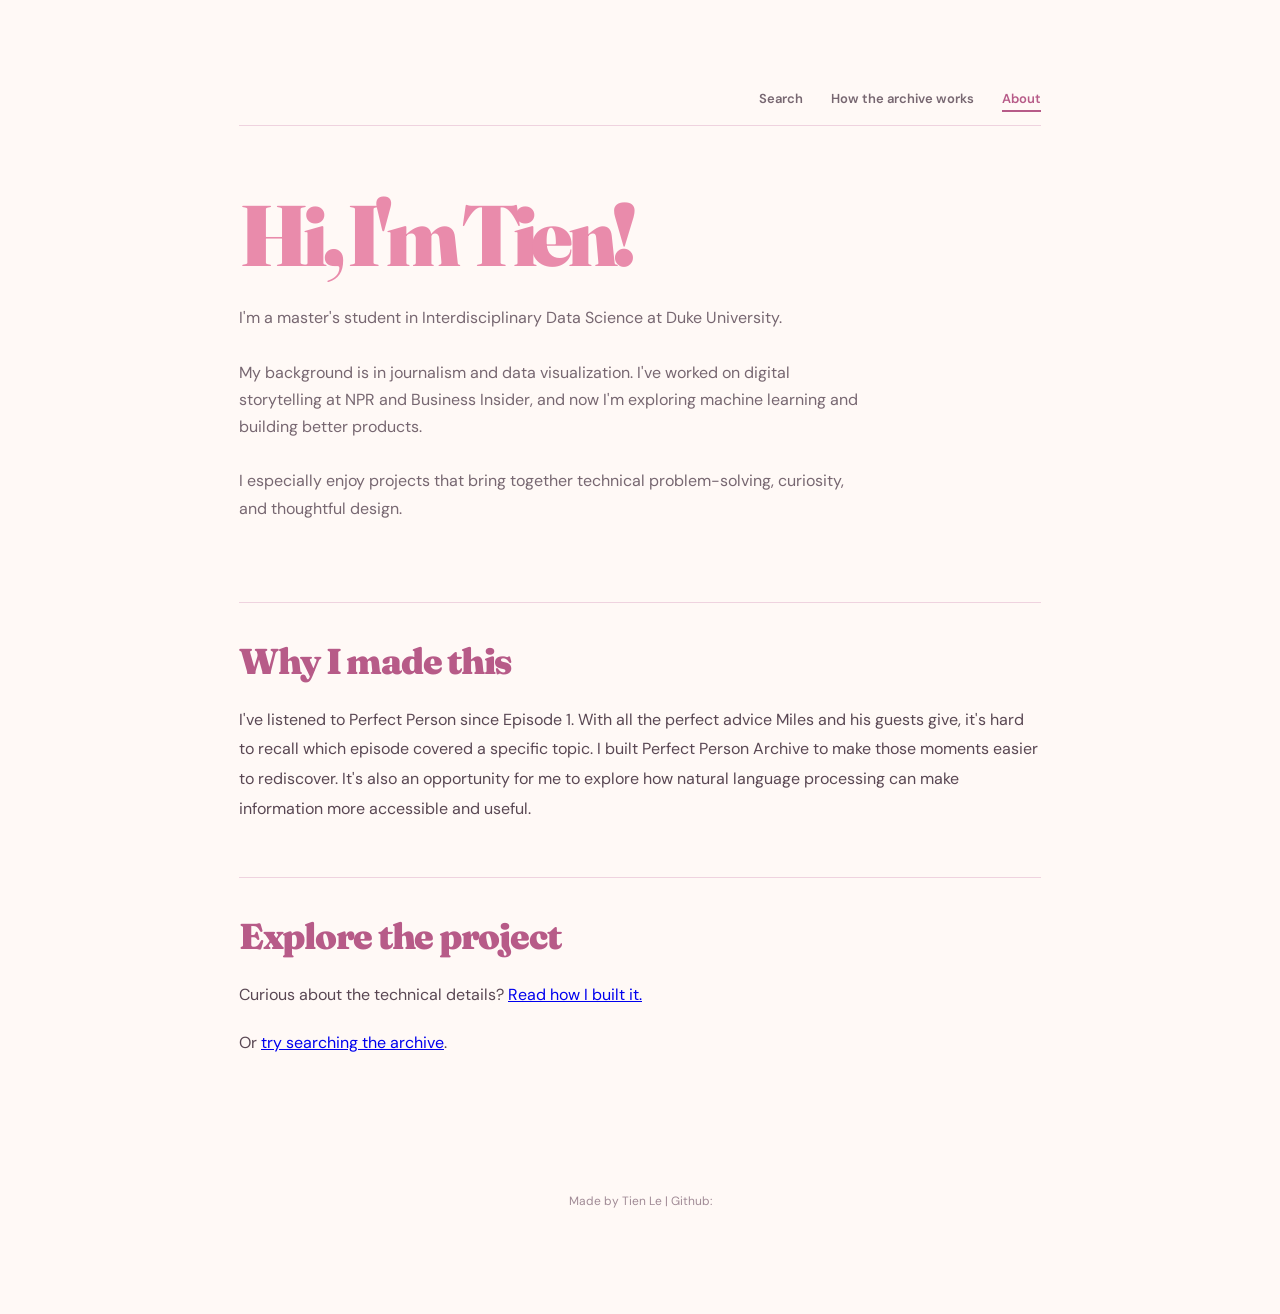
==== frontend/about.html @ e6ea66d5 "prep for deployment" ====
<!DOCTYPE html>
<html lang="en">
<head>
  <meta charset="UTF-8">
  <meta name="viewport" content="width=device-width, initial-scale=1.0">

  <title>About | Perfect Person Archive</title>
  <meta name="viewport" content="width=device-width, initial-scale=1.0">

  <link rel="preconnect" href="https://fonts.googleapis.com">
  <link rel="preconnect" href="https://fonts.gstatic.com" crossorigin>
  <link
    href="https://fonts.googleapis.com/css2?family=DM+Sans:wght@400;500;600;700&family=Fraunces:opsz,wght@9..144,900&display=swap"
    rel="stylesheet"
  >
  <link rel="stylesheet" href="style.css">
</head>

<body>
  <main class="container">
    <!-- Site navigation -->
    <nav class="site-nav" aria-label="Main navigation">
      <a class="site-logo" href="index.html">
      </a>
      <div class="nav-links">
        <a href="index.html">Search</a>
        <a href="how-it-works.html"> How the archive works</a>
        <a href="about.html"  aria-current="page">About</a>
      </div>
    </nav>

    <header class="explainer-header">
      <h1>Hi, I'm Tien!</h1>
      <p>
        I'm a master's student in Interdisciplinary Data Science at Duke University. 
        <br> <br>
        My background is in journalism and data visualization. I've worked on digital storytelling at NPR and Business Insider, and now I'm exploring machine learning and building better products.
        <br> <br>
        I especially enjoy projects that bring together technical problem-solving, curiosity, and thoughtful design.
      </p>
    </header>

    <section class="explainer-section">
      <h2>Why I made this</h2>
      <p>
        I've listened to Perfect Person since Episode 1. With all the perfect advice Miles and his guests give, it's hard to recall which episode covered a specific topic.  I built Perfect Person Archive to make those moments easier to rediscover. It's also an opportunity for me to explore how natural language processing can make information more accessible and useful.
      </p>
    </section>

    <section class="explainer-section">
      <h2>Explore the project</h2>
      <p>
        Curious about the technical details?
        <a href="how-it-works.html">Read how I built it.</a>
      </p>
      <p>
        Or <a href="index.html">try searching the archive</a>.
      </p>
    </section>

    <footer>
      <p> Made by Tien Le | Github:
      </p>
    </footer>
  </main>
</body>
</html>
---- frontend/style.css ----
/* ==================================
   PERFECT PERSON ARCHIVE
   ================================== */

:root {
  --pink: #e98bab;
  --pink-dark: #b75b88;
  --dark: #352630;
  --cream: #fff9f6;
  --muted: #776771;
  --border: #efd3df;
}

* {
  box-sizing: border-box;
}

body {
  margin: 0;
  background: var(--cream);
  color: var(--dark);
  font-family: "DM Sans", Arial, sans-serif;
  -webkit-font-smoothing: antialiased;
}

/* ==================================
   MAIN LAYOUT
   ================================== */

.container {
  max-width: 850px;
  margin: 0 auto;
  padding: 90px 24px;
}

/* ==================================
   HEADER & TYPOGRAPHY
   ================================== */

header {
  text-align: center;
}

.eyebrow {
  color: #ae6581;
  font-size: 11px;
  font-weight: 700;
  letter-spacing: 0.18em;
  text-transform: uppercase;
}

/* Retro-inspired podcast title */
h1 {
  font-family: "Fraunces", Georgia, serif;
  font-size: clamp(64px, 10vw, 112px);
  font-weight: 900;
  letter-spacing: -0.065em;
  line-height: 0.92;
  margin: 24px 0 12px;
  color: var(--pink);
}

h1 span {
  color: var(--pink);
}

/* Small subtitle beneath the main title */
.archive-subtitle {
  font-family: "DM Sans", sans-serif;
  font-size: 13px;
  font-weight: 700;
  letter-spacing: 0.35em;
  text-transform: uppercase;
  color: var(--dark);
  margin: 18px 0 24px;
}

header p {
  max-width: 570px;
  margin: 0 auto;
  line-height: 1.7;
  color: var(--muted);
  font-size: 16px;
}

/* ==================================
   SEARCH BAR
   ================================== */

form {
  display: flex;
  gap: 10px;
  margin-top: 40px;
}

input {
  flex: 1;
  min-width: 0;
  padding: 18px;
  border: 1px solid #e9cbd5;
  border-radius: 12px;
  font-family: inherit;
  font-size: 16px;
  background: white;
  color: var(--dark);
}

input::placeholder {
  color: #a995a0;
}

input:focus {
  outline: 2px solid var(--pink);
  outline-offset: 2px;
}

button {
  background: var(--pink);
  color: var(--dark);
  border: 0;
  border-radius: 12px;
  padding: 16px 24px;
  font-family: inherit;
  font-size: 15px;
  font-weight: 700;
  cursor: pointer;
  transition: background 0.2s ease;
}

button:hover {
  background: #df7298;
}

/* ==================================
   SEARCH RESULTS
   ================================== */

#results {
  margin-top: 40px;
}

/* Result cards */

.result-card {
  background: #fffafc;
  border: 1px solid var(--border);
  border-radius: 18px;
  padding: 24px;
  margin-bottom: 16px;
  transition: border-color 0.2s ease;
}

.result-card:hover {
  border-color: #dda8c0;
}

.result-top,
.result-footer {
  display: flex;
  align-items: center;
  justify-content: space-between;
  gap: 12px;
}

.episode-label {
  font-size: 10px;
  font-weight: 700;
  letter-spacing: 0.1em;
  color: var(--pink-dark);
}

.timestamp-badge {
  background: #f8e5ee;
  color: #a64d7a;
  border-radius: 999px;
  padding: 5px 10px;
  font-size: 12px;
  font-weight: 600;
  white-space: nowrap;
}

/* Keep result titles readable */
.result-title {
  font-family: "DM Sans", sans-serif;
  font-size: 18px;
  font-weight: 700;
  letter-spacing: -0.02em;
  line-height: 1.4;
  margin: 14px 0;
}

.result-title a {
  color: var(--dark);
  text-decoration: none;
}

.result-title a:hover {
  color: var(--pink-dark);
  text-decoration: underline;
  text-underline-offset: 3px;
}

.result-preview {
  color: #594753;
  font-size: 14px;
  line-height: 1.75;
  margin: 18px 0;
}

/* Card footer */

.result-footer {
  border-top: 1px solid #f0dce5;
  padding-top: 14px;
  flex-wrap: wrap;
}

.similarity-info {
  display: flex;
  align-items: center;
  gap: 6px;
  color: #9d6480;
  font-size: 12px;
}

.similarity-tooltip {
  position: relative;
  cursor: help;
}

.similarity-tooltip:focus-visible {
  outline: 2px solid var(--pink);
  outline-offset: 3px;
  border-radius: 3px;
}

.tooltip-text {
  display: none;
  position: absolute;
  bottom: 24px;
  left: 0;
  width: 220px;
  background: #4c3442;
  color: white;
  padding: 12px;
  border-radius: 9px;
  font-size: 12px;
  line-height: 1.5;
  z-index: 10;
  box-shadow: 0 4px 12px #0002;
}

.similarity-tooltip:hover .tooltip-text,
.similarity-tooltip:focus .tooltip-text {
  display: block;
}

.listen-link {
  color: var(--pink-dark);
  font-size: 13px;
  font-weight: 700;
  text-decoration: none;
}

.listen-link:hover {
  text-decoration: underline;
  text-underline-offset: 3px;
}

/* ==================================
   ARCHIVE PROGRESS INDICATOR
   ================================== */

.archive-progress {
  background: #fff5f9;
  border: 1px solid #f2d6e3;
  border-radius: 18px;
  padding: 22px;
  margin: 28px 0;
}

.progress-heading,
.progress-numbers {
  display: flex;
  align-items: center;
  justify-content: space-between;
  gap: 12px;
}

.progress-heading {
  color: #743b59;
  font-size: 14px;
  font-weight: 600;
}

.progress-status {
  color: #a14f79;
  font-size: 10px;
  font-weight: 700;
  letter-spacing: 0.1em;
}

.progress-numbers {
  margin-top: 18px;
  margin-bottom: 12px;
  color: #4c2d3c;
}

.progress-numbers p {
  margin: 0;
}

.progress-numbers strong {
  font-size: 26px;
  font-weight: 700;
}

#progress-percentage {
  color: #b44f81;
  font-weight: 700;
}

.progress-track {
  height: 10px;
  background: #f2d9e5;
  border-radius: 999px;
  overflow: hidden;
}

.progress-fill {
  width: 0%;
  height: 100%;
  background: #d46b9d;
  border-radius: 999px;
  transition: width 0.6s ease;
}

.progress-description {
  color: #866a79;
  font-size: 12px;
  line-height: 1.6;
  margin: 14px 0 0;
}

/* ==================================
   FOOTER
   ================================== */

footer {
  text-align: center;
  margin-top: 80px;
  color: #a18b96;
  font-size: 12px;
  line-height: 1.7;
}

/* ==================================
   RESPONSIVE DESIGN
   ================================== */

@media (max-width: 600px) {
  .container {
    padding: 60px 20px;
  }

  h1 {
    font-size: clamp(48px, 13vw, 76px);
    letter-spacing: -0.06em;
  }

  .archive-subtitle {
    font-size: 11px;
    letter-spacing: 0.25em;
  }

  header p {
    font-size: 15px;
  }

  form {
    flex-direction: column;
  }

  .result-card {
    padding: 18px;
  }

  .result-footer {
    align-items: flex-start;
    flex-direction: column;
  }

  .archive-progress {
    padding: 18px;
  }

  .progress-status {
    font-size: 9px;
  }
}


/* ==================================
   HOW I BUILT THIS PAGE
   ================================== */

.explainer-page {
  max-width: 800px;
}

.explainer-nav {
  display: flex;
  justify-content: space-between;
  align-items: center;
  gap: 16px;
  margin-bottom: 80px;
  font-size: 12px;
  font-weight: 700;
  letter-spacing: 0.08em;
  color: #a75a7e;
}

.explainer-nav a,
.explainer-page footer a {
  color: #a75a7e;
  text-decoration: none;
}

.explainer-nav a:hover,
.explainer-page footer a:hover {
  text-decoration: underline;
}

.explainer-header {
  text-align: left;
  margin-bottom: 80px;
}

.explainer-header h1 {
  font-size: clamp(48px, 8vw, 86px);
  line-height: 1.05;
  margin: 20px 0 24px;
}

.explainer-header p {
  margin: 0;
  max-width: 620px;
}

.explainer-section {
  padding: 36px 0;
  border-top: 1px solid #efd3df;
}

.explainer-section h2 {
  font-family: "Fraunces", Georgia, serif;
  font-size: clamp(26px, 4vw, 36px);
  font-weight: 900;
  letter-spacing: -0.035em;
  color: #b75b88;
  margin: 0 0 22px;
}

.explainer-section > p {
  color: #594753;
  font-size: 16px;
  line-height: 1.85;
  margin: 0 0 18px;
}

.explainer-note,
.explainer-example {
  background: #fff0f6;
  border: 1px solid #efd3df;
  border-radius: 14px;
  padding: 22px;
  margin: 24px 0;
  color: #68475a;
  line-height: 1.7;
}

.explainer-example strong {
  color: #a64d7a;
}

.explainer-example p {
  margin: 8px 0 0;
}

.explainer-page footer a {
  display: inline-block;
  margin-top: 12px;
}

@media (max-width: 600px) {
  .explainer-nav {
    margin-bottom: 50px;
    flex-wrap: wrap;
  }

  .explainer-header {
    margin-bottom: 50px;
  }

  .explainer-section {
    padding: 28px 0;
  }
}

.about-link {
  display: inline-block;
  margin-top: 24px;
  color: #b75b88;
  font-size: 14px;
  font-weight: 700;
  text-decoration: none;
}

.about-link:hover {
  text-decoration: underline;
  text-underline-offset: 3px;
}


/* Shared navigation across all three pages */

.site-nav {
  display: flex;
  align-items: center;
  justify-content: space-between;
  gap: 24px;
  padding-bottom: 18px;
  margin-bottom: 64px;
  border-bottom: 1px solid #efd3df;
}

.site-logo {
  display: inline-flex;
  align-items: center;
  gap: 8px;
  color: #49323e;
  font-size: 12px;
  font-weight: 700;
  letter-spacing: 0.06em;
  text-decoration: none;
  white-space: nowrap;
}

.site-logo span {
  color: #b75b88;
  font-size: 20px;
}

.nav-links {
  display: flex;
  align-items: center;
  gap: 28px;
}

.nav-links a {
  color: #776771;
  font-family: "DM Sans", sans-serif;
  font-size: 13px;
  font-weight: 600;
  text-decoration: none;
  white-space: nowrap;
}

.nav-links a:hover,
.nav-links a[aria-current="page"] {
  color: #b75b88;
}

.nav-links a[aria-current="page"] {
  text-decoration: underline;
  text-underline-offset: 7px;
  text-decoration-thickness: 2px;
}

@media (max-width: 600px) {
  .site-nav {
    flex-direction: column;
    gap: 16px;
    margin-bottom: 44px;
  }

  .nav-links {
    justify-content: center;
    flex-wrap: wrap;
    gap: 20px;
  }

  .nav-links a {
    font-size: 12px;
  }
}

/* Sharp corners throughout the website */
.result-card,
.archive-progress,
.explainer-note,
.explainer-example,
input,
button {
  border-radius: 0;
}
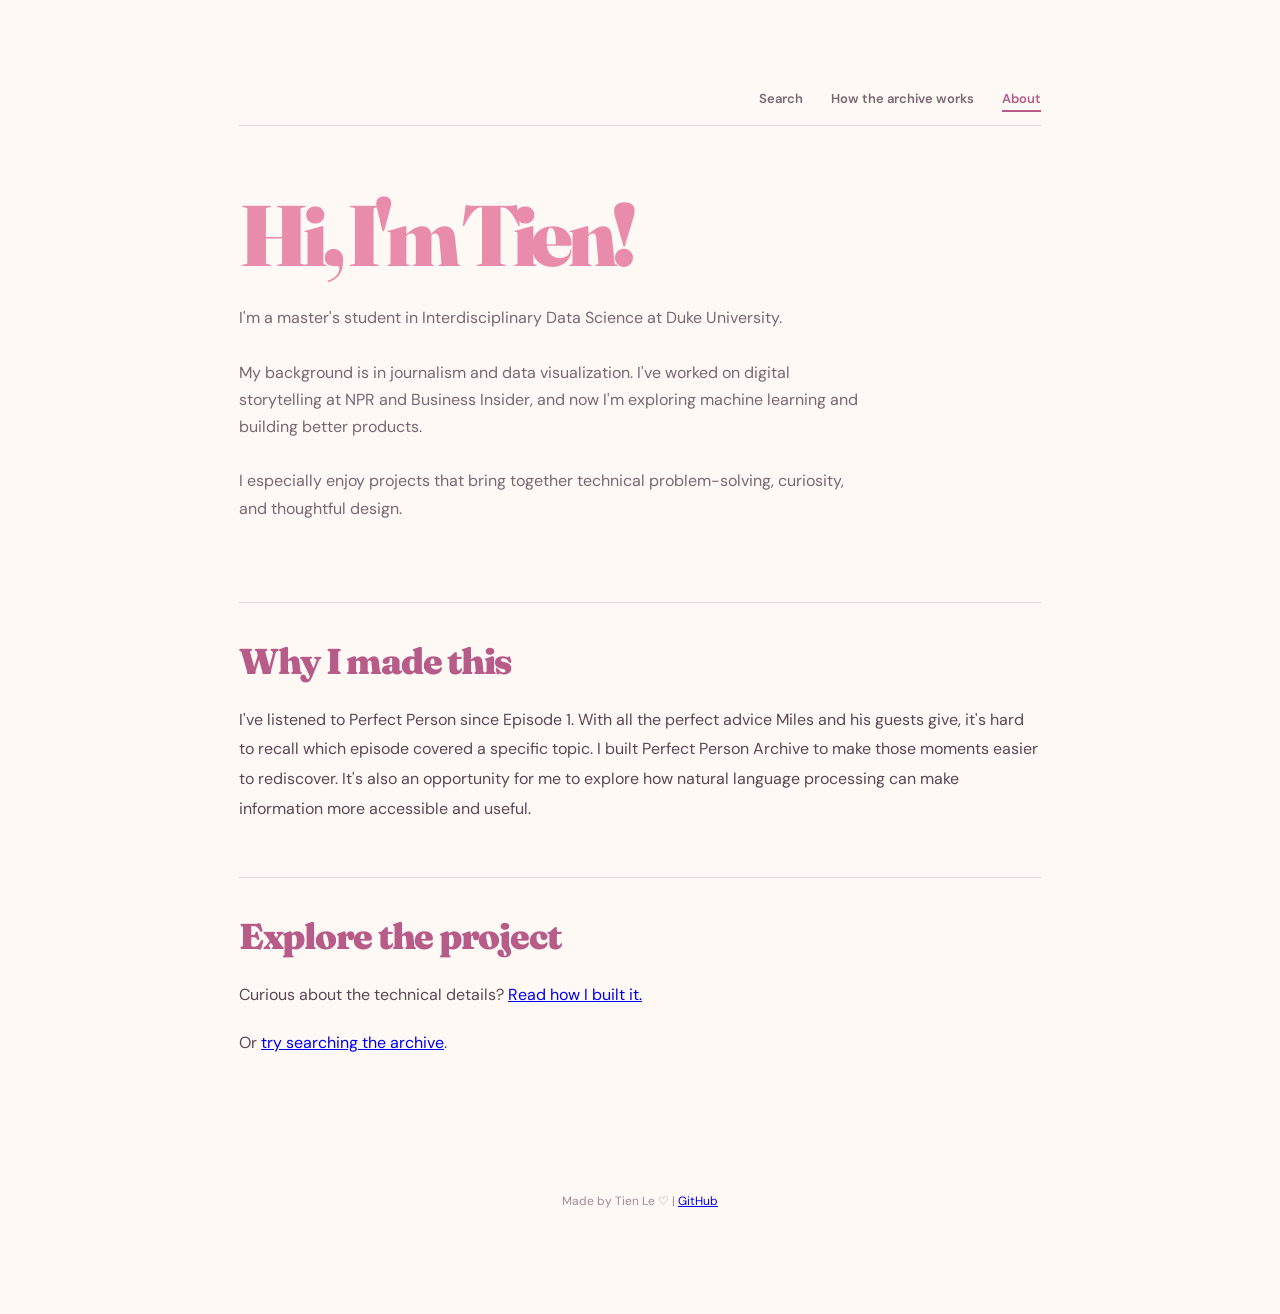
==== commit 1851cb49: "search animation and footer" ====
--- a/frontend/about.html
+++ b/frontend/about.html
@@ -60,8 +60,18 @@
     </section>
 
     <footer>
-      <p> Made by Tien Le | Github:
-      </p>
+       <p>
+    Made by Tien Le ♡
+    <span aria-hidden="true"> | </span>
+    <a
+      href="https://github.com/tientle/perfect-person-archive"
+      target="_blank"
+      rel="noopener noreferrer"
+    >
+      GitHub
+    </a>
+  </p>
+  <p>
     </footer>
   </main>
 </body>
--- a/frontend/style.css
+++ b/frontend/style.css
@@ -604,4 +604,52 @@
 input,
 button {
   border-radius: 0;
-}+}
+
+
+/* Search loading state */
+
+.search-loading {
+  display: flex;
+  align-items: center;
+  justify-content: center;
+  gap: 16px;
+  padding: 36px 20px;
+  border: 1px solid #efd3df;
+  background: #fff5f9;
+}
+
+.loading-spinner {
+  width: 30px;
+  height: 30px;
+  flex-shrink: 0;
+  border: 3px solid #f1d5e1;
+  border-top-color: #d46b9d;
+  border-radius: 50%;
+  animation: archive-spin 0.85s linear infinite;
+}
+
+.loading-title {
+  margin: 0 0 4px;
+  color: #743b59;
+  font-size: 14px;
+  font-weight: 700;
+}
+
+.loading-subtitle {
+  margin: 0;
+  color: #866a79;
+  font-size: 12px;
+}
+
+@keyframes archive-spin {
+  to {
+    transform: rotate(360deg);
+  }
+}
+
+@media (prefers-reduced-motion: reduce) {
+  .loading-spinner {
+    animation: none;
+  }
+}
